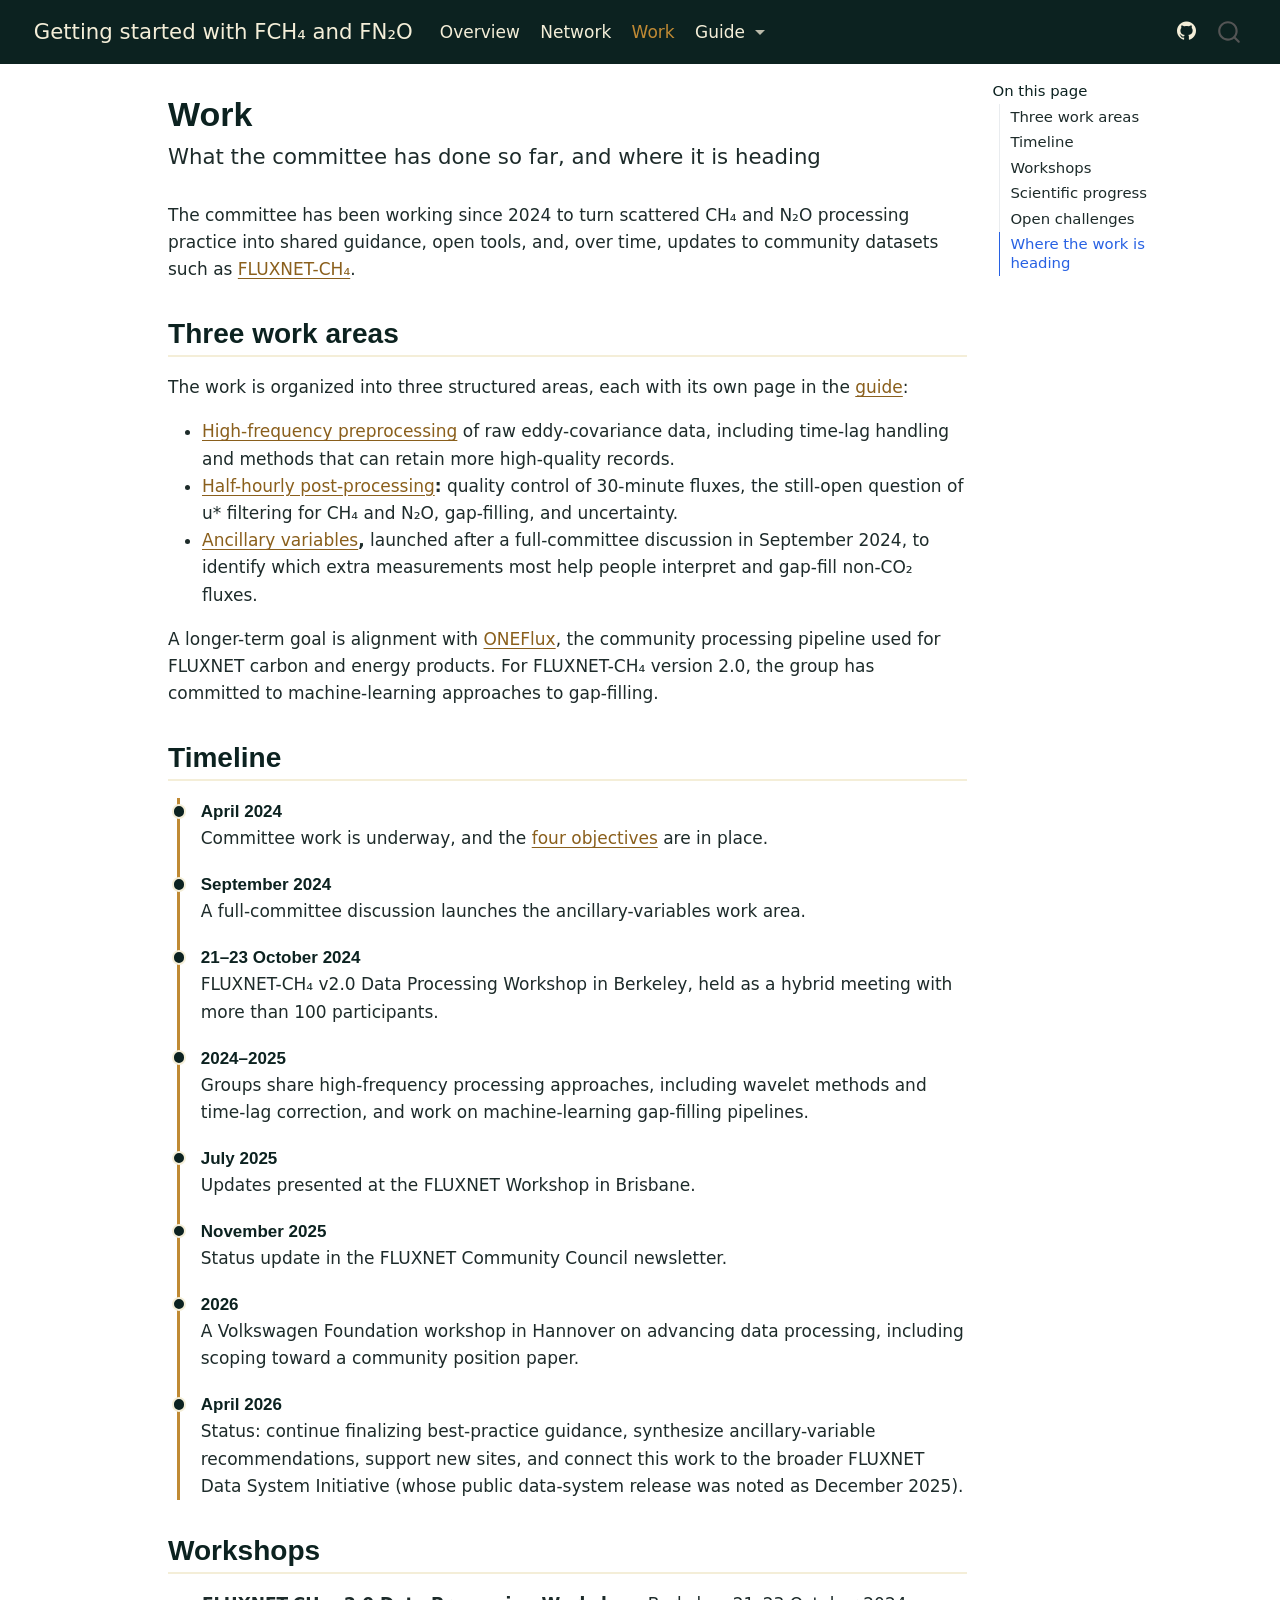
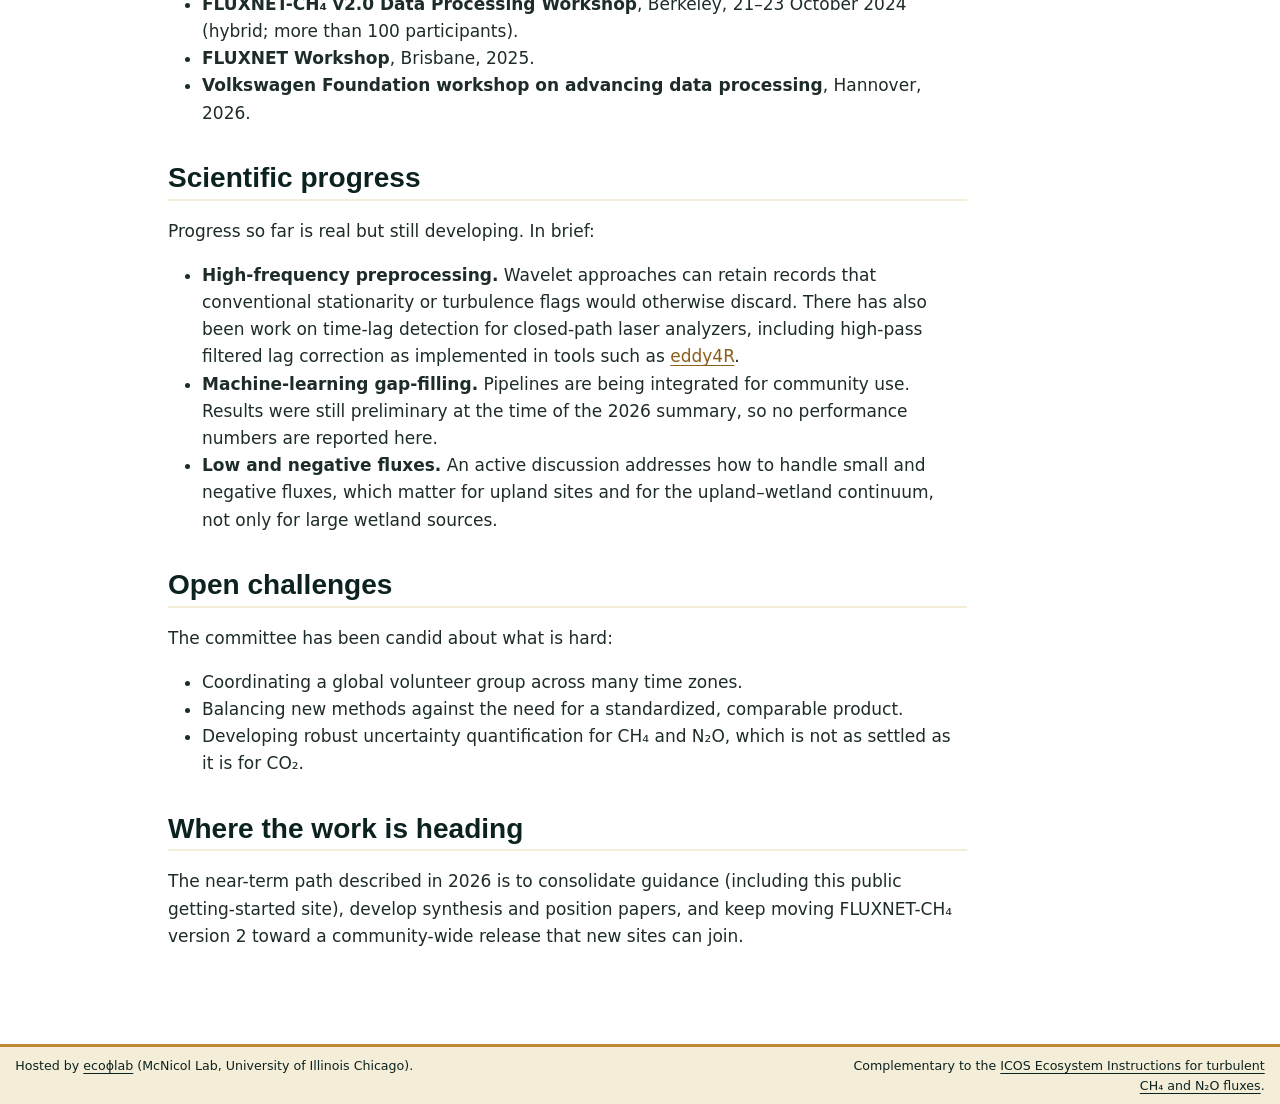
==== work.html @ 62d7a55d "Publish rendered site" ====
<!DOCTYPE html>
<html xmlns="http://www.w3.org/1999/xhtml" lang="en" xml:lang="en"><head>

<meta charset="utf-8">
<meta name="generator" content="quarto-1.8.25">

<meta name="viewport" content="width=device-width, initial-scale=1.0, user-scalable=yes">


<title>Work – Getting started with FCH₄ and FN₂O</title>
<style>
code{white-space: pre-wrap;}
span.smallcaps{font-variant: small-caps;}
div.columns{display: flex; gap: min(4vw, 1.5em);}
div.column{flex: auto; overflow-x: auto;}
div.hanging-indent{margin-left: 1.5em; text-indent: -1.5em;}
ul.task-list{list-style: none;}
ul.task-list li input[type="checkbox"] {
  width: 0.8em;
  margin: 0 0.8em 0.2em -1em; /* quarto-specific, see https://github.com/quarto-dev/quarto-cli/issues/4556 */ 
  vertical-align: middle;
}
</style>


<script src="site_libs/quarto-nav/quarto-nav.js"></script>
<script src="site_libs/quarto-nav/headroom.min.js"></script>
<script src="site_libs/clipboard/clipboard.min.js"></script>
<script src="site_libs/quarto-search/autocomplete.umd.js"></script>
<script src="site_libs/quarto-search/fuse.min.js"></script>
<script src="site_libs/quarto-search/quarto-search.js"></script>
<meta name="quarto:offset" content="./">
<script src="site_libs/quarto-html/quarto.js" type="module"></script>
<script src="site_libs/quarto-html/tabsets/tabsets.js" type="module"></script>
<script src="site_libs/quarto-html/axe/axe-check.js" type="module"></script>
<script src="site_libs/quarto-html/popper.min.js"></script>
<script src="site_libs/quarto-html/tippy.umd.min.js"></script>
<script src="site_libs/quarto-html/anchor.min.js"></script>
<link href="site_libs/quarto-html/tippy.css" rel="stylesheet">
<link href="site_libs/quarto-html/quarto-syntax-highlighting-7b89279ff1a6dce999919e0e67d4d9ec.css" rel="stylesheet" id="quarto-text-highlighting-styles">
<script src="site_libs/bootstrap/bootstrap.min.js"></script>
<link href="site_libs/bootstrap/bootstrap-icons.css" rel="stylesheet">
<link href="site_libs/bootstrap/bootstrap-6f5346b57d2c53b8e074c0757b8b391c.min.css" rel="stylesheet" append-hash="true" id="quarto-bootstrap" data-mode="light">
<script id="quarto-search-options" type="application/json">{
  "location": "navbar",
  "copy-button": false,
  "collapse-after": 3,
  "panel-placement": "end",
  "type": "overlay",
  "limit": 50,
  "keyboard-shortcut": [
    "f",
    "/",
    "s"
  ],
  "show-item-context": false,
  "language": {
    "search-no-results-text": "No results",
    "search-matching-documents-text": "matching documents",
    "search-copy-link-title": "Copy link to search",
    "search-hide-matches-text": "Hide additional matches",
    "search-more-match-text": "more match in this document",
    "search-more-matches-text": "more matches in this document",
    "search-clear-button-title": "Clear",
    "search-text-placeholder": "",
    "search-detached-cancel-button-title": "Cancel",
    "search-submit-button-title": "Submit",
    "search-label": "Search"
  }
}</script>
<style>html{ scroll-behavior: smooth; }</style>


<link rel="stylesheet" href="styles.css">
</head>

<body class="nav-fixed quarto-light">

<div id="quarto-search-results"></div>
  <header id="quarto-header" class="headroom fixed-top">
    <nav class="navbar navbar-expand-lg " data-bs-theme="dark">
      <div class="navbar-container container-fluid">
      <div class="navbar-brand-container mx-auto">
    <a href="./index.html" class="navbar-brand navbar-brand-logo">
    </a>
    <a class="navbar-brand" href="./index.html">
    <span class="navbar-title">Getting started with FCH₄ and FN₂O</span>
    </a>
  </div>
            <div id="quarto-search" class="" title="Search"></div>
          <button class="navbar-toggler" type="button" data-bs-toggle="collapse" data-bs-target="#navbarCollapse" aria-controls="navbarCollapse" role="menu" aria-expanded="false" aria-label="Toggle navigation" onclick="if (window.quartoToggleHeadroom) { window.quartoToggleHeadroom(); }">
  <span class="navbar-toggler-icon"></span>
</button>
          <div class="collapse navbar-collapse" id="navbarCollapse">
            <ul class="navbar-nav navbar-nav-scroll me-auto">
  <li class="nav-item">
    <a class="nav-link" href="./index.html"> 
<span class="menu-text">Overview</span></a>
  </li>  
  <li class="nav-item">
    <a class="nav-link" href="./network.html"> 
<span class="menu-text">Network</span></a>
  </li>  
  <li class="nav-item">
    <a class="nav-link active" href="./work.html" aria-current="page"> 
<span class="menu-text">Work</span></a>
  </li>  
  <li class="nav-item dropdown ">
    <a class="nav-link dropdown-toggle" href="#" id="nav-menu-guide" role="link" data-bs-toggle="dropdown" aria-expanded="false">
 <span class="menu-text">Guide</span>
    </a>
    <ul class="dropdown-menu" aria-labelledby="nav-menu-guide">    
        <li>
    <a class="dropdown-item" href="./guide/index.html">
 <span class="dropdown-text">Guide overview</span></a>
  </li>  
        <li>
    <a class="dropdown-item" href="./guide/high-frequency.html">
 <span class="dropdown-text">High-frequency data collection and processing</span></a>
  </li>  
        <li>
    <a class="dropdown-item" href="./guide/half-hourly.html">
 <span class="dropdown-text">Half-hourly processing (gap-filling and uncertainty)</span></a>
  </li>  
        <li>
    <a class="dropdown-item" href="./guide/ancillary.html">
 <span class="dropdown-text">Ancillary variables</span></a>
  </li>  
    </ul>
  </li>
</ul>
            <ul class="navbar-nav navbar-nav-scroll ms-auto">
  <li class="nav-item compact">
    <a class="nav-link" href="https://github.com/McNicol-Lab/fch4-fn2o-guide"> <i class="bi bi-github" role="img" aria-label="Source on GitHub">
</i> 
<span class="menu-text"></span></a>
  </li>  
</ul>
          </div> <!-- /navcollapse -->
            <div class="quarto-navbar-tools">
</div>
      </div> <!-- /container-fluid -->
    </nav>
</header>
<!-- content -->
<div id="quarto-content" class="quarto-container page-columns page-rows-contents page-layout-article page-navbar">
<!-- sidebar -->
<!-- margin-sidebar -->
    <div id="quarto-margin-sidebar" class="sidebar margin-sidebar">
        <nav id="TOC" role="doc-toc" class="toc-active">
    <h2 id="toc-title">On this page</h2>
   
  <ul>
  <li><a href="#three-work-areas" id="toc-three-work-areas" class="nav-link active" data-scroll-target="#three-work-areas">Three work areas</a></li>
  <li><a href="#timeline" id="toc-timeline" class="nav-link" data-scroll-target="#timeline">Timeline</a></li>
  <li><a href="#workshops" id="toc-workshops" class="nav-link" data-scroll-target="#workshops">Workshops</a></li>
  <li><a href="#scientific-progress" id="toc-scientific-progress" class="nav-link" data-scroll-target="#scientific-progress">Scientific progress</a></li>
  <li><a href="#open-challenges" id="toc-open-challenges" class="nav-link" data-scroll-target="#open-challenges">Open challenges</a></li>
  <li><a href="#where-the-work-is-heading" id="toc-where-the-work-is-heading" class="nav-link" data-scroll-target="#where-the-work-is-heading">Where the work is heading</a></li>
  </ul>
</nav>
    </div>
<!-- main -->
<main class="content" id="quarto-document-content">

<header id="title-block-header" class="quarto-title-block default">
<div class="quarto-title">
<h1 class="title">Work</h1>
<p class="subtitle lead">What the committee has done so far, and where it is heading</p>
</div>



<div class="quarto-title-meta">

    
  
    
  </div>
  


</header>


<p>The committee has been working since 2024 to turn scattered CH₄ and N₂O processing practice into shared guidance, open tools, and, over time, updates to community datasets such as <a href="https://fluxnet.org/data/fluxnet-ch4-community-product/">FLUXNET-CH₄</a>.</p>
<section id="three-work-areas" class="level2">
<h2 class="anchored" data-anchor-id="three-work-areas">Three work areas</h2>
<p>The work is organized into three structured areas, each with its own page in the <a href="./guide/index.html">guide</a>:</p>
<ul>
<li><strong><a href="./guide/high-frequency.html">High-frequency preprocessing</a></strong> of raw eddy-covariance data, including time-lag handling and methods that can retain more high-quality records.</li>
<li><strong><a href="./guide/half-hourly.html">Half-hourly post-processing</a>:</strong> quality control of 30-minute fluxes, the still-open question of u* filtering for CH₄ and N₂O, gap-filling, and uncertainty.</li>
<li><strong><a href="./guide/ancillary.html">Ancillary variables</a>,</strong> launched after a full-committee discussion in September 2024, to identify which extra measurements most help people interpret and gap-fill non-CO₂ fluxes.</li>
</ul>
<p>A longer-term goal is alignment with <a href="https://github.com/fluxnet/ONEFlux">ONEFlux</a>, the community processing pipeline used for FLUXNET carbon and energy products. For FLUXNET-CH₄ version 2.0, the group has committed to machine-learning approaches to gap-filling.</p>
</section>
<section id="timeline" class="level2">
<h2 class="anchored" data-anchor-id="timeline">Timeline</h2>
<div class="timeline">
<div class="tl-item">
<p><span class="tl-date">April 2024</span><br> Committee work is underway, and the <a href="./index.html#four-objectives">four objectives</a> are in place.</p>
</div>
<div class="tl-item">
<p><span class="tl-date">September 2024</span><br> A full-committee discussion launches the ancillary-variables work area.</p>
</div>
<div class="tl-item">
<p><span class="tl-date">21–23 October 2024</span><br> FLUXNET-CH₄ v2.0 Data Processing Workshop in Berkeley, held as a hybrid meeting with more than 100 participants.</p>
</div>
<div class="tl-item">
<p><span class="tl-date">2024–2025</span><br> Groups share high-frequency processing approaches, including wavelet methods and time-lag correction, and work on machine-learning gap-filling pipelines.</p>
</div>
<div class="tl-item">
<p><span class="tl-date">July 2025</span><br> Updates presented at the FLUXNET Workshop in Brisbane.</p>
</div>
<div class="tl-item">
<p><span class="tl-date">November 2025</span><br> Status update in the FLUXNET Community Council newsletter.</p>
</div>
<div class="tl-item">
<p><span class="tl-date">2026</span><br> A Volkswagen Foundation workshop in Hannover on advancing data processing, including scoping toward a community position paper.</p>
</div>
<div class="tl-item">
<p><span class="tl-date">April 2026</span><br> Status: continue finalizing best-practice guidance, synthesize ancillary-variable recommendations, support new sites, and connect this work to the broader FLUXNET Data System Initiative (whose public data-system release was noted as December 2025).</p>
</div>
</div>
</section>
<section id="workshops" class="level2">
<h2 class="anchored" data-anchor-id="workshops">Workshops</h2>
<ul>
<li><strong>FLUXNET-CH₄ v2.0 Data Processing Workshop</strong>, Berkeley, 21–23 October 2024 (hybrid; more than 100 participants).</li>
<li><strong>FLUXNET Workshop</strong>, Brisbane, 2025.</li>
<li><strong>Volkswagen Foundation workshop on advancing data processing</strong>, Hannover, 2026.</li>
</ul>
</section>
<section id="scientific-progress" class="level2">
<h2 class="anchored" data-anchor-id="scientific-progress">Scientific progress</h2>
<p>Progress so far is real but still developing. In brief:</p>
<ul>
<li><strong>High-frequency preprocessing.</strong> Wavelet approaches can retain records that conventional stationarity or turbulence flags would otherwise discard. There has also been work on time-lag detection for closed-path laser analyzers, including high-pass filtered lag correction as implemented in tools such as <a href="https://github.com/NEONScience/eddy4R">eddy4R</a>.</li>
<li><strong>Machine-learning gap-filling.</strong> Pipelines are being integrated for community use. Results were still preliminary at the time of the 2026 summary, so no performance numbers are reported here.</li>
<li><strong>Low and negative fluxes.</strong> An active discussion addresses how to handle small and negative fluxes, which matter for upland sites and for the upland–wetland continuum, not only for large wetland sources.</li>
</ul>
</section>
<section id="open-challenges" class="level2">
<h2 class="anchored" data-anchor-id="open-challenges">Open challenges</h2>
<p>The committee has been candid about what is hard:</p>
<ul>
<li>Coordinating a global volunteer group across many time zones.</li>
<li>Balancing new methods against the need for a standardized, comparable product.</li>
<li>Developing robust uncertainty quantification for CH₄ and N₂O, which is not as settled as it is for CO₂.</li>
</ul>
</section>
<section id="where-the-work-is-heading" class="level2">
<h2 class="anchored" data-anchor-id="where-the-work-is-heading">Where the work is heading</h2>
<p>The near-term path described in 2026 is to consolidate guidance (including this public getting-started site), develop synthesis and position papers, and keep moving FLUXNET-CH₄ version 2 toward a community-wide release that new sites can join.</p>


</section>

</main> <!-- /main -->
<script id="quarto-html-after-body" type="application/javascript">
  window.document.addEventListener("DOMContentLoaded", function (event) {
    const icon = "";
    const anchorJS = new window.AnchorJS();
    anchorJS.options = {
      placement: 'right',
      icon: icon
    };
    anchorJS.add('.anchored');
    const isCodeAnnotation = (el) => {
      for (const clz of el.classList) {
        if (clz.startsWith('code-annotation-')) {                     
          return true;
        }
      }
      return false;
    }
    const onCopySuccess = function(e) {
      // button target
      const button = e.trigger;
      // don't keep focus
      button.blur();
      // flash "checked"
      button.classList.add('code-copy-button-checked');
      var currentTitle = button.getAttribute("title");
      button.setAttribute("title", "Copied!");
      let tooltip;
      if (window.bootstrap) {
        button.setAttribute("data-bs-toggle", "tooltip");
        button.setAttribute("data-bs-placement", "left");
        button.setAttribute("data-bs-title", "Copied!");
        tooltip = new bootstrap.Tooltip(button, 
          { trigger: "manual", 
            customClass: "code-copy-button-tooltip",
            offset: [0, -8]});
        tooltip.show();    
      }
      setTimeout(function() {
        if (tooltip) {
          tooltip.hide();
          button.removeAttribute("data-bs-title");
          button.removeAttribute("data-bs-toggle");
          button.removeAttribute("data-bs-placement");
        }
        button.setAttribute("title", currentTitle);
        button.classList.remove('code-copy-button-checked');
      }, 1000);
      // clear code selection
      e.clearSelection();
    }
    const getTextToCopy = function(trigger) {
      const outerScaffold = trigger.parentElement.cloneNode(true);
      const codeEl = outerScaffold.querySelector('code');
      for (const childEl of codeEl.children) {
        if (isCodeAnnotation(childEl)) {
          childEl.remove();
        }
      }
      return codeEl.innerText;
    }
    const clipboard = new window.ClipboardJS('.code-copy-button:not([data-in-quarto-modal])', {
      text: getTextToCopy
    });
    clipboard.on('success', onCopySuccess);
    if (window.document.getElementById('quarto-embedded-source-code-modal')) {
      const clipboardModal = new window.ClipboardJS('.code-copy-button[data-in-quarto-modal]', {
        text: getTextToCopy,
        container: window.document.getElementById('quarto-embedded-source-code-modal')
      });
      clipboardModal.on('success', onCopySuccess);
    }
      var localhostRegex = new RegExp(/^(?:http|https):\/\/localhost\:?[0-9]*\//);
      var mailtoRegex = new RegExp(/^mailto:/);
        var filterRegex = new RegExp("https:\/\/mcnicol-lab\.github\.io\/fch4-fn2o-guide\/");
      var isInternal = (href) => {
          return filterRegex.test(href) || localhostRegex.test(href) || mailtoRegex.test(href);
      }
      // Inspect non-navigation links and adorn them if external
     var links = window.document.querySelectorAll('a[href]:not(.nav-link):not(.navbar-brand):not(.toc-action):not(.sidebar-link):not(.sidebar-item-toggle):not(.pagination-link):not(.no-external):not([aria-hidden]):not(.dropdown-item):not(.quarto-navigation-tool):not(.about-link)');
      for (var i=0; i<links.length; i++) {
        const link = links[i];
        if (!isInternal(link.href)) {
          // undo the damage that might have been done by quarto-nav.js in the case of
          // links that we want to consider external
          if (link.dataset.originalHref !== undefined) {
            link.href = link.dataset.originalHref;
          }
            // target, if specified
            link.setAttribute("target", "_blank");
            if (link.getAttribute("rel") === null) {
              link.setAttribute("rel", "noopener");
            }
        }
      }
    function tippyHover(el, contentFn, onTriggerFn, onUntriggerFn) {
      const config = {
        allowHTML: true,
        maxWidth: 500,
        delay: 100,
        arrow: false,
        appendTo: function(el) {
            return el.parentElement;
        },
        interactive: true,
        interactiveBorder: 10,
        theme: 'quarto',
        placement: 'bottom-start',
      };
      if (contentFn) {
        config.content = contentFn;
      }
      if (onTriggerFn) {
        config.onTrigger = onTriggerFn;
      }
      if (onUntriggerFn) {
        config.onUntrigger = onUntriggerFn;
      }
      window.tippy(el, config); 
    }
    const noterefs = window.document.querySelectorAll('a[role="doc-noteref"]');
    for (var i=0; i<noterefs.length; i++) {
      const ref = noterefs[i];
      tippyHover(ref, function() {
        // use id or data attribute instead here
        let href = ref.getAttribute('data-footnote-href') || ref.getAttribute('href');
        try { href = new URL(href).hash; } catch {}
        const id = href.replace(/^#\/?/, "");
        const note = window.document.getElementById(id);
        if (note) {
          return note.innerHTML;
        } else {
          return "";
        }
      });
    }
    const xrefs = window.document.querySelectorAll('a.quarto-xref');
    const processXRef = (id, note) => {
      // Strip column container classes
      const stripColumnClz = (el) => {
        el.classList.remove("page-full", "page-columns");
        if (el.children) {
          for (const child of el.children) {
            stripColumnClz(child);
          }
        }
      }
      stripColumnClz(note)
      if (id === null || id.startsWith('sec-')) {
        // Special case sections, only their first couple elements
        const container = document.createElement("div");
        if (note.children && note.children.length > 2) {
          container.appendChild(note.children[0].cloneNode(true));
          for (let i = 1; i < note.children.length; i++) {
            const child = note.children[i];
            if (child.tagName === "P" && child.innerText === "") {
              continue;
            } else {
              container.appendChild(child.cloneNode(true));
              break;
            }
          }
          if (window.Quarto?.typesetMath) {
            window.Quarto.typesetMath(container);
          }
          return container.innerHTML
        } else {
          if (window.Quarto?.typesetMath) {
            window.Quarto.typesetMath(note);
          }
          return note.innerHTML;
        }
      } else {
        // Remove any anchor links if they are present
        const anchorLink = note.querySelector('a.anchorjs-link');
        if (anchorLink) {
          anchorLink.remove();
        }
        if (window.Quarto?.typesetMath) {
          window.Quarto.typesetMath(note);
        }
        if (note.classList.contains("callout")) {
          return note.outerHTML;
        } else {
          return note.innerHTML;
        }
      }
    }
    for (var i=0; i<xrefs.length; i++) {
      const xref = xrefs[i];
      tippyHover(xref, undefined, function(instance) {
        instance.disable();
        let url = xref.getAttribute('href');
        let hash = undefined; 
        if (url.startsWith('#')) {
          hash = url;
        } else {
          try { hash = new URL(url).hash; } catch {}
        }
        if (hash) {
          const id = hash.replace(/^#\/?/, "");
          const note = window.document.getElementById(id);
          if (note !== null) {
            try {
              const html = processXRef(id, note.cloneNode(true));
              instance.setContent(html);
            } finally {
              instance.enable();
              instance.show();
            }
          } else {
            // See if we can fetch this
            fetch(url.split('#')[0])
            .then(res => res.text())
            .then(html => {
              const parser = new DOMParser();
              const htmlDoc = parser.parseFromString(html, "text/html");
              const note = htmlDoc.getElementById(id);
              if (note !== null) {
                const html = processXRef(id, note);
                instance.setContent(html);
              } 
            }).finally(() => {
              instance.enable();
              instance.show();
            });
          }
        } else {
          // See if we can fetch a full url (with no hash to target)
          // This is a special case and we should probably do some content thinning / targeting
          fetch(url)
          .then(res => res.text())
          .then(html => {
            const parser = new DOMParser();
            const htmlDoc = parser.parseFromString(html, "text/html");
            const note = htmlDoc.querySelector('main.content');
            if (note !== null) {
              // This should only happen for chapter cross references
              // (since there is no id in the URL)
              // remove the first header
              if (note.children.length > 0 && note.children[0].tagName === "HEADER") {
                note.children[0].remove();
              }
              const html = processXRef(null, note);
              instance.setContent(html);
            } 
          }).finally(() => {
            instance.enable();
            instance.show();
          });
        }
      }, function(instance) {
      });
    }
        let selectedAnnoteEl;
        const selectorForAnnotation = ( cell, annotation) => {
          let cellAttr = 'data-code-cell="' + cell + '"';
          let lineAttr = 'data-code-annotation="' +  annotation + '"';
          const selector = 'span[' + cellAttr + '][' + lineAttr + ']';
          return selector;
        }
        const selectCodeLines = (annoteEl) => {
          const doc = window.document;
          const targetCell = annoteEl.getAttribute("data-target-cell");
          const targetAnnotation = annoteEl.getAttribute("data-target-annotation");
          const annoteSpan = window.document.querySelector(selectorForAnnotation(targetCell, targetAnnotation));
          const lines = annoteSpan.getAttribute("data-code-lines").split(",");
          const lineIds = lines.map((line) => {
            return targetCell + "-" + line;
          })
          let top = null;
          let height = null;
          let parent = null;
          if (lineIds.length > 0) {
              //compute the position of the single el (top and bottom and make a div)
              const el = window.document.getElementById(lineIds[0]);
              top = el.offsetTop;
              height = el.offsetHeight;
              parent = el.parentElement.parentElement;
            if (lineIds.length > 1) {
              const lastEl = window.document.getElementById(lineIds[lineIds.length - 1]);
              const bottom = lastEl.offsetTop + lastEl.offsetHeight;
              height = bottom - top;
            }
            if (top !== null && height !== null && parent !== null) {
              // cook up a div (if necessary) and position it 
              let div = window.document.getElementById("code-annotation-line-highlight");
              if (div === null) {
                div = window.document.createElement("div");
                div.setAttribute("id", "code-annotation-line-highlight");
                div.style.position = 'absolute';
                parent.appendChild(div);
              }
              div.style.top = top - 2 + "px";
              div.style.height = height + 4 + "px";
              div.style.left = 0;
              let gutterDiv = window.document.getElementById("code-annotation-line-highlight-gutter");
              if (gutterDiv === null) {
                gutterDiv = window.document.createElement("div");
                gutterDiv.setAttribute("id", "code-annotation-line-highlight-gutter");
                gutterDiv.style.position = 'absolute';
                const codeCell = window.document.getElementById(targetCell);
                const gutter = codeCell.querySelector('.code-annotation-gutter');
                gutter.appendChild(gutterDiv);
              }
              gutterDiv.style.top = top - 2 + "px";
              gutterDiv.style.height = height + 4 + "px";
            }
            selectedAnnoteEl = annoteEl;
          }
        };
        const unselectCodeLines = () => {
          const elementsIds = ["code-annotation-line-highlight", "code-annotation-line-highlight-gutter"];
          elementsIds.forEach((elId) => {
            const div = window.document.getElementById(elId);
            if (div) {
              div.remove();
            }
          });
          selectedAnnoteEl = undefined;
        };
          // Handle positioning of the toggle
      window.addEventListener(
        "resize",
        throttle(() => {
          elRect = undefined;
          if (selectedAnnoteEl) {
            selectCodeLines(selectedAnnoteEl);
          }
        }, 10)
      );
      function throttle(fn, ms) {
      let throttle = false;
      let timer;
        return (...args) => {
          if(!throttle) { // first call gets through
              fn.apply(this, args);
              throttle = true;
          } else { // all the others get throttled
              if(timer) clearTimeout(timer); // cancel #2
              timer = setTimeout(() => {
                fn.apply(this, args);
                timer = throttle = false;
              }, ms);
          }
        };
      }
        // Attach click handler to the DT
        const annoteDls = window.document.querySelectorAll('dt[data-target-cell]');
        for (const annoteDlNode of annoteDls) {
          annoteDlNode.addEventListener('click', (event) => {
            const clickedEl = event.target;
            if (clickedEl !== selectedAnnoteEl) {
              unselectCodeLines();
              const activeEl = window.document.querySelector('dt[data-target-cell].code-annotation-active');
              if (activeEl) {
                activeEl.classList.remove('code-annotation-active');
              }
              selectCodeLines(clickedEl);
              clickedEl.classList.add('code-annotation-active');
            } else {
              // Unselect the line
              unselectCodeLines();
              clickedEl.classList.remove('code-annotation-active');
            }
          });
        }
    const findCites = (el) => {
      const parentEl = el.parentElement;
      if (parentEl) {
        const cites = parentEl.dataset.cites;
        if (cites) {
          return {
            el,
            cites: cites.split(' ')
          };
        } else {
          return findCites(el.parentElement)
        }
      } else {
        return undefined;
      }
    };
    var bibliorefs = window.document.querySelectorAll('a[role="doc-biblioref"]');
    for (var i=0; i<bibliorefs.length; i++) {
      const ref = bibliorefs[i];
      const citeInfo = findCites(ref);
      if (citeInfo) {
        tippyHover(citeInfo.el, function() {
          var popup = window.document.createElement('div');
          citeInfo.cites.forEach(function(cite) {
            var citeDiv = window.document.createElement('div');
            citeDiv.classList.add('hanging-indent');
            citeDiv.classList.add('csl-entry');
            var biblioDiv = window.document.getElementById('ref-' + cite);
            if (biblioDiv) {
              citeDiv.innerHTML = biblioDiv.innerHTML;
            }
            popup.appendChild(citeDiv);
          });
          return popup.innerHTML;
        });
      }
    }
  });
  </script>
</div> <!-- /content -->
<footer class="footer">
  <div class="nav-footer">
    <div class="nav-footer-left">
<p>Hosted by <a href="https://mcnicol-lab.github.io/ecophilab/">ecoϕlab</a> (McNicol Lab, University of Illinois Chicago).</p>
</div>   
    <div class="nav-footer-center">
      &nbsp;
    </div>
    <div class="nav-footer-right">
<p>Complementary to the <a href="https://www.europe-fluxdata.eu/icos/documents/instructions/eddych4n2o">ICOS Ecosystem Instructions for turbulent CH₄ and N₂O fluxes</a>.</p>
</div>
  </div>
</footer>




<script src="site_libs/quarto-html/zenscroll-min.js"></script>
</body></html>
---- site_libs/quarto-html/tippy.css ----
.tippy-box[data-animation=fade][data-state=hidden]{opacity:0}[data-tippy-root]{max-width:calc(100vw - 10px)}.tippy-box{position:relative;background-color:#333;color:#fff;border-radius:4px;font-size:14px;line-height:1.4;white-space:normal;outline:0;transition-property:transform,visibility,opacity}.tippy-box[data-placement^=top]>.tippy-arrow{bottom:0}.tippy-box[data-placement^=top]>.tippy-arrow:before{bottom:-7px;left:0;border-width:8px 8px 0;border-top-color:initial;transform-origin:center top}.tippy-box[data-placement^=bottom]>.tippy-arrow{top:0}.tippy-box[data-placement^=bottom]>.tippy-arrow:before{top:-7px;left:0;border-width:0 8px 8px;border-bottom-color:initial;transform-origin:center bottom}.tippy-box[data-placement^=left]>.tippy-arrow{right:0}.tippy-box[data-placement^=left]>.tippy-arrow:before{border-width:8px 0 8px 8px;border-left-color:initial;right:-7px;transform-origin:center left}.tippy-box[data-placement^=right]>.tippy-arrow{left:0}.tippy-box[data-placement^=right]>.tippy-arrow:before{left:-7px;border-width:8px 8px 8px 0;border-right-color:initial;transform-origin:center right}.tippy-box[data-inertia][data-state=visible]{transition-timing-function:cubic-bezier(.54,1.5,.38,1.11)}.tippy-arrow{width:16px;height:16px;color:#333}.tippy-arrow:before{content:"";position:absolute;border-color:transparent;border-style:solid}.tippy-content{position:relative;padding:5px 9px;z-index:1}
---- site_libs/quarto-html/quarto-syntax-highlighting-7b89279ff1a6dce999919e0e67d4d9ec.css ----
/* quarto syntax highlight colors */
:root {
  --quarto-hl-ot-color: #003B4F;
  --quarto-hl-at-color: #657422;
  --quarto-hl-ss-color: #20794D;
  --quarto-hl-an-color: #5E5E5E;
  --quarto-hl-fu-color: #4758AB;
  --quarto-hl-st-color: #20794D;
  --quarto-hl-cf-color: #003B4F;
  --quarto-hl-op-color: #5E5E5E;
  --quarto-hl-er-color: #AD0000;
  --quarto-hl-bn-color: #AD0000;
  --quarto-hl-al-color: #AD0000;
  --quarto-hl-va-color: #111111;
  --quarto-hl-bu-color: inherit;
  --quarto-hl-ex-color: inherit;
  --quarto-hl-pp-color: #AD0000;
  --quarto-hl-in-color: #5E5E5E;
  --quarto-hl-vs-color: #20794D;
  --quarto-hl-wa-color: #5E5E5E;
  --quarto-hl-do-color: #5E5E5E;
  --quarto-hl-im-color: #00769E;
  --quarto-hl-ch-color: #20794D;
  --quarto-hl-dt-color: #AD0000;
  --quarto-hl-fl-color: #AD0000;
  --quarto-hl-co-color: #5E5E5E;
  --quarto-hl-cv-color: #5E5E5E;
  --quarto-hl-cn-color: #8f5902;
  --quarto-hl-sc-color: #5E5E5E;
  --quarto-hl-dv-color: #AD0000;
  --quarto-hl-kw-color: #003B4F;
}

/* other quarto variables */
:root {
  --quarto-font-monospace: SFMono-Regular, Menlo, Monaco, Consolas, "Liberation Mono", "Courier New", monospace;
}

/* syntax highlight based on Pandoc's rules */
pre > code.sourceCode > span {
  color: #003B4F;
}

code.sourceCode > span {
  color: #003B4F;
}

div.sourceCode,
div.sourceCode pre.sourceCode {
  color: #003B4F;
}

/* Normal */
code span {
  color: #003B4F;
}

/* Alert */
code span.al {
  color: #AD0000;
  font-style: inherit;
}

/* Annotation */
code span.an {
  color: #5E5E5E;
  font-style: inherit;
}

/* Attribute */
code span.at {
  color: #657422;
  font-style: inherit;
}

/* BaseN */
code span.bn {
  color: #AD0000;
  font-style: inherit;
}

/* BuiltIn */
code span.bu {
  font-style: inherit;
}

/* ControlFlow */
code span.cf {
  color: #003B4F;
  font-weight: bold;
  font-style: inherit;
}

/* Char */
code span.ch {
  color: #20794D;
  font-style: inherit;
}

/* Constant */
code span.cn {
  color: #8f5902;
  font-style: inherit;
}

/* Comment */
code span.co {
  color: #5E5E5E;
  font-style: inherit;
}

/* CommentVar */
code span.cv {
  color: #5E5E5E;
  font-style: italic;
}

/* Documentation */
code span.do {
  color: #5E5E5E;
  font-style: italic;
}

/* DataType */
code span.dt {
  color: #AD0000;
  font-style: inherit;
}

/* DecVal */
code span.dv {
  color: #AD0000;
  font-style: inherit;
}

/* Error */
code span.er {
  color: #AD0000;
  font-style: inherit;
}

/* Extension */
code span.ex {
  font-style: inherit;
}

/* Float */
code span.fl {
  color: #AD0000;
  font-style: inherit;
}

/* Function */
code span.fu {
  color: #4758AB;
  font-style: inherit;
}

/* Import */
code span.im {
  color: #00769E;
  font-style: inherit;
}

/* Information */
code span.in {
  color: #5E5E5E;
  font-style: inherit;
}

/* Keyword */
code span.kw {
  color: #003B4F;
  font-weight: bold;
  font-style: inherit;
}

/* Operator */
code span.op {
  color: #5E5E5E;
  font-style: inherit;
}

/* Other */
code span.ot {
  color: #003B4F;
  font-style: inherit;
}

/* Preprocessor */
code span.pp {
  color: #AD0000;
  font-style: inherit;
}

/* SpecialChar */
code span.sc {
  color: #5E5E5E;
  font-style: inherit;
}

/* SpecialString */
code span.ss {
  color: #20794D;
  font-style: inherit;
}

/* String */
code span.st {
  color: #20794D;
  font-style: inherit;
}

/* Variable */
code span.va {
  color: #111111;
  font-style: inherit;
}

/* VerbatimString */
code span.vs {
  color: #20794D;
  font-style: inherit;
}

/* Warning */
code span.wa {
  color: #5E5E5E;
  font-style: italic;
}

.prevent-inlining {
  content: "</";
}

/*# sourceMappingURL=3944bc705cfaf4c80e56f77c5205168a.css.map */
---- styles.css ----
/* Brand palette shared with the ecoϕlab site */
:root {
  --brand-dark: #0c2220;   /* deep green */
  --brand-gold: #c08a34;   /* golden ochre */
  --brand-cream: #f4eed8;  /* soft cream */
  --bs-primary: #0c2220;
  --bs-secondary: #c08a34;
  --bs-link-color: #8a5f1c;
  --bs-link-hover-color: #0c2220;
}

body {
  font-family: "Calibri", "Segoe UI", system-ui, -apple-system, sans-serif;
  color: #1d2b2a;
  line-height: 1.6;
}

h1, h2, h3, h4, h5, h6, .title {
  font-family: "Trebuchet MS", "Segoe UI", sans-serif;
  color: var(--brand-dark);
}

h2 {
  border-bottom: 2px solid var(--brand-cream);
  padding-bottom: 0.25rem;
  margin-top: 2rem;
}

a { color: #8a5f1c; }
a:hover { color: var(--brand-dark); }

/* Navbar */
.navbar {
  background-color: var(--brand-dark) !important;
}
.navbar .navbar-brand,
.navbar .nav-link,
.navbar .navbar-title,
.navbar .navbar-text,
.navbar .bi {
  color: var(--brand-cream) !important;
}
.navbar .nav-link:hover,
.navbar .nav-link.active {
  color: var(--brand-gold) !important;
}
.navbar .dropdown-menu {
  border-top: 3px solid var(--brand-gold);
}
.navbar .dropdown-item.active,
.navbar .dropdown-item:active {
  background-color: var(--brand-dark);
  color: var(--brand-cream);
}

/* Footer */
.nav-footer {
  background-color: var(--brand-cream);
  color: var(--brand-dark);
  border-top: 3px solid var(--brand-gold);
  font-size: 0.9rem;
}
.nav-footer a { color: var(--brand-dark); text-decoration: underline; }

/* Hero banner on the home page */
.hero {
  background: linear-gradient(135deg, var(--brand-dark) 0%, #1b3b37 100%);
  color: var(--brand-cream);
  border-radius: 0.5rem;
  padding: 1.75rem 1.75rem 1.25rem;
  margin: 0 0 1.75rem;
  border-left: 6px solid var(--brand-gold);
}
.hero p { font-size: 1.1rem; margin-bottom: 0.6rem; }
.hero a { color: var(--brand-gold); }

/* "Start with ICOS" callout */
.icos-box {
  background-color: var(--brand-cream);
  border-left: 5px solid var(--brand-gold);
  border-radius: 0 0.4rem 0.4rem 0;
  padding: 1rem 1.25rem;
  margin: 1.25rem 0 1.75rem;
}
.icos-box p:last-child, .icos-box ul:last-child { margin-bottom: 0; }

/* Card grid for guide areas */
.card-grid {
  display: grid;
  grid-template-columns: repeat(auto-fit, minmax(14rem, 1fr));
  gap: 1rem;
  margin: 1rem 0 1.5rem;
}
.area-card {
  background: #fff;
  border: 1px solid #e3dcc2;
  border-top: 4px solid var(--brand-gold);
  border-radius: 0.4rem;
  padding: 1rem 1.1rem;
}
.area-card h4 { margin-top: 0; font-size: 1.1rem; }
.area-card p { margin-bottom: 0.4rem; font-size: 0.95rem; }

/* Open-question callout */
.open-q {
  background-color: rgba(192, 138, 52, 0.10);
  border: 1px dashed var(--brand-gold);
  border-radius: 0.4rem;
  padding: 0.9rem 1.15rem;
  margin: 1.25rem 0;
}
.open-q strong:first-child { color: #7a521a; }

/* Checklists rendered from task lists */
ul.task-list li, .task-list li { margin-bottom: 0.3rem; }

/* Timeline */
.timeline {
  border-left: 3px solid var(--brand-gold);
  margin: 1rem 0 1.5rem 0.5rem;
  padding-left: 1.25rem;
}
.timeline .tl-item { position: relative; margin-bottom: 1.1rem; }
.timeline .tl-item::before {
  content: "";
  position: absolute;
  left: -1.72rem;
  top: 0.35rem;
  width: 0.85rem;
  height: 0.85rem;
  border-radius: 50%;
  background: var(--brand-dark);
  border: 2px solid var(--brand-cream);
}
.timeline .tl-date {
  font-weight: 700;
  color: var(--brand-dark);
  font-family: "Trebuchet MS", sans-serif;
}

/* Stats on the Network page */
.stat-grid {
  display: grid;
  grid-template-columns: repeat(auto-fit, minmax(7.5rem, 1fr));
  gap: 0.75rem;
  margin: 1rem 0;
}
.stat {
  background: var(--brand-cream);
  border-radius: 0.4rem;
  padding: 0.8rem 1rem;
  text-align: center;
}
.stat .num {
  display: block;
  font-size: 1.8rem;
  font-weight: 700;
  color: var(--brand-dark);
  font-family: "Trebuchet MS", sans-serif;
}
.stat .lbl { font-size: 0.9rem; }

/* Opt-in form */
.optin-form {
  background: #fff;
  border: 1px solid #e3dcc2;
  border-top: 4px solid var(--brand-dark);
  border-radius: 0.4rem;
  padding: 1.25rem;
  max-width: 36rem;
  margin: 1rem 0 1.5rem;
}
.optin-form label { font-weight: 600; }
.optin-form .btn-primary {
  background-color: var(--brand-dark);
  border-color: var(--brand-dark);
}
.optin-form .btn-primary:hover { background-color: #1b3b37; }
.optin-form .btn-gold {
  background-color: var(--brand-gold);
  border-color: var(--brand-gold);
  color: #fff;
}
#optin-message { margin-top: 1rem; }
#optin-message:empty { display: none; }
.optin-msg { border-radius: 0.35rem; padding: 0.8rem 1rem; }
.optin-msg.ok   { background: #e6f0ea; border-left: 4px solid #2f6b4f; }
.optin-msg.info { background: var(--brand-cream); border-left: 4px solid var(--brand-gold); }
.optin-msg.no   { background: #f5f1ea; border-left: 4px solid #8a7d66; }
.name-list { columns: 2; }
.small-note { font-size: 0.9rem; color: #4a5856; }
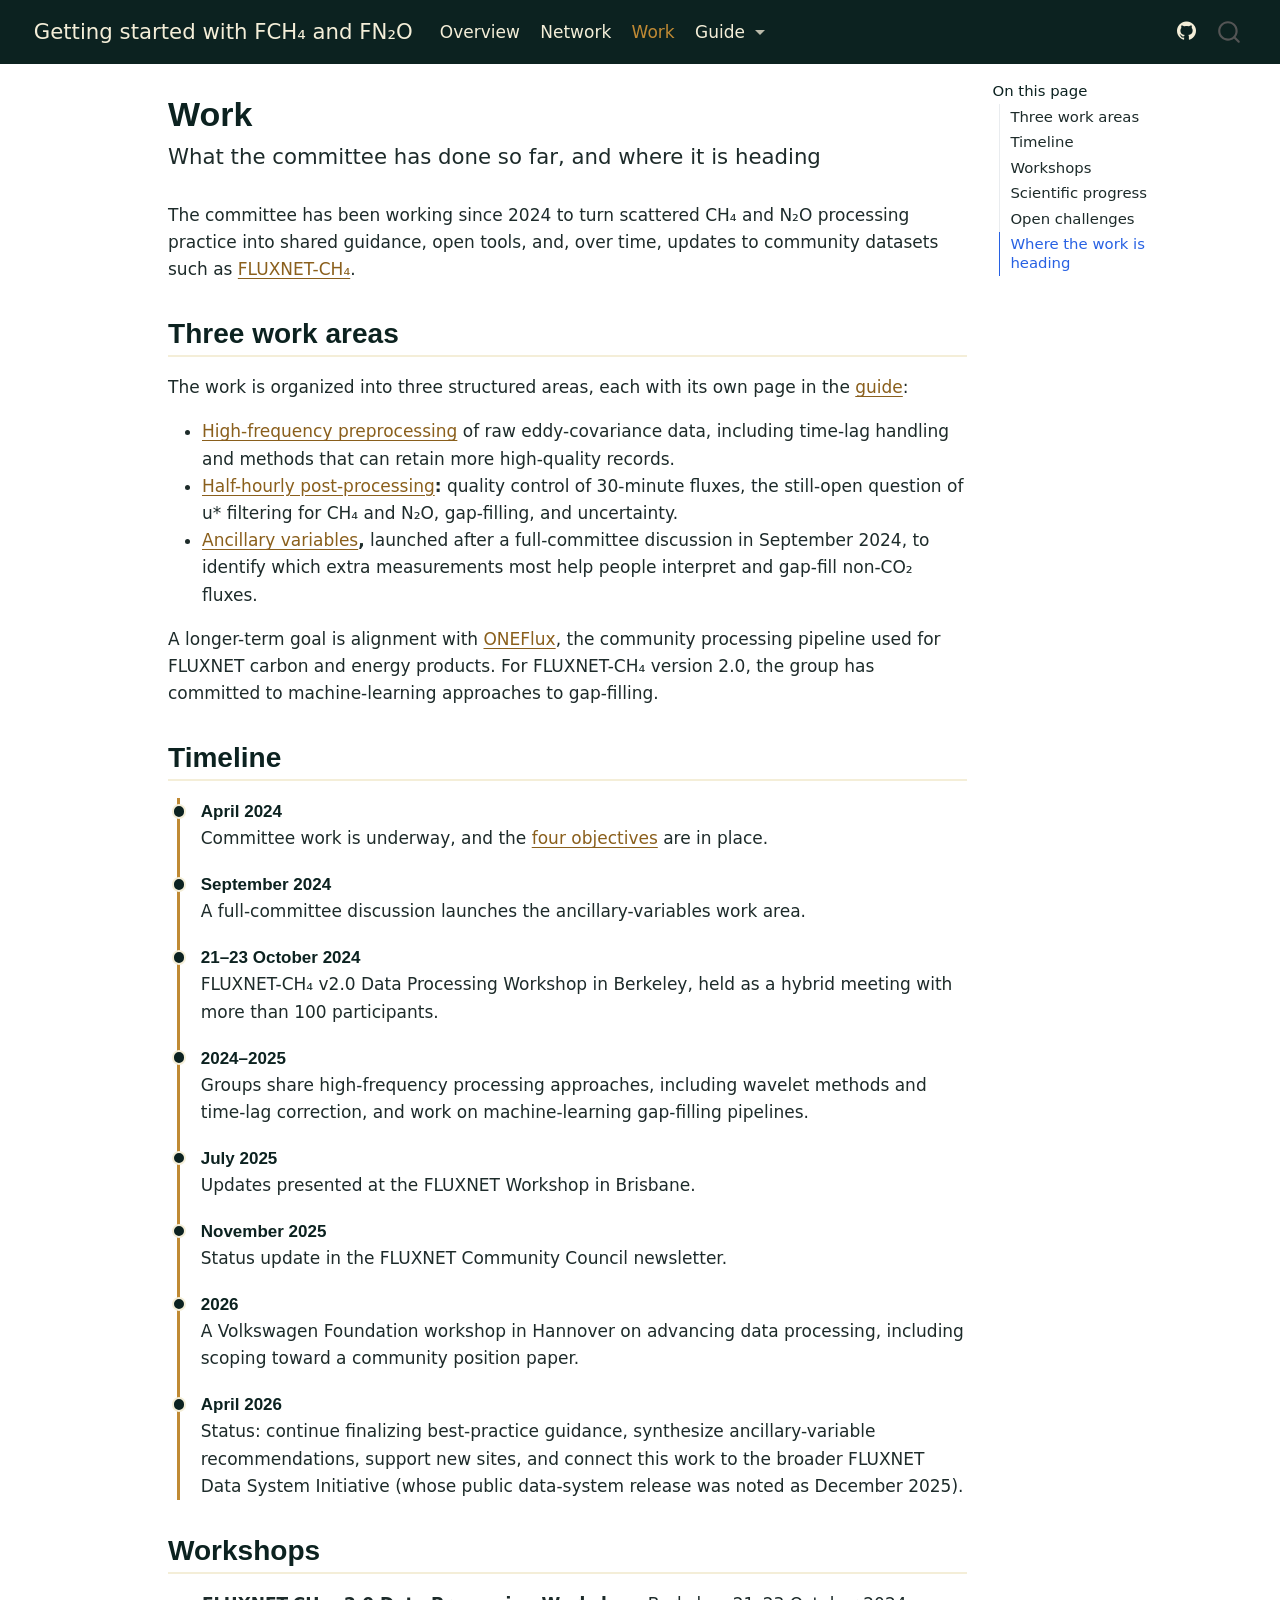
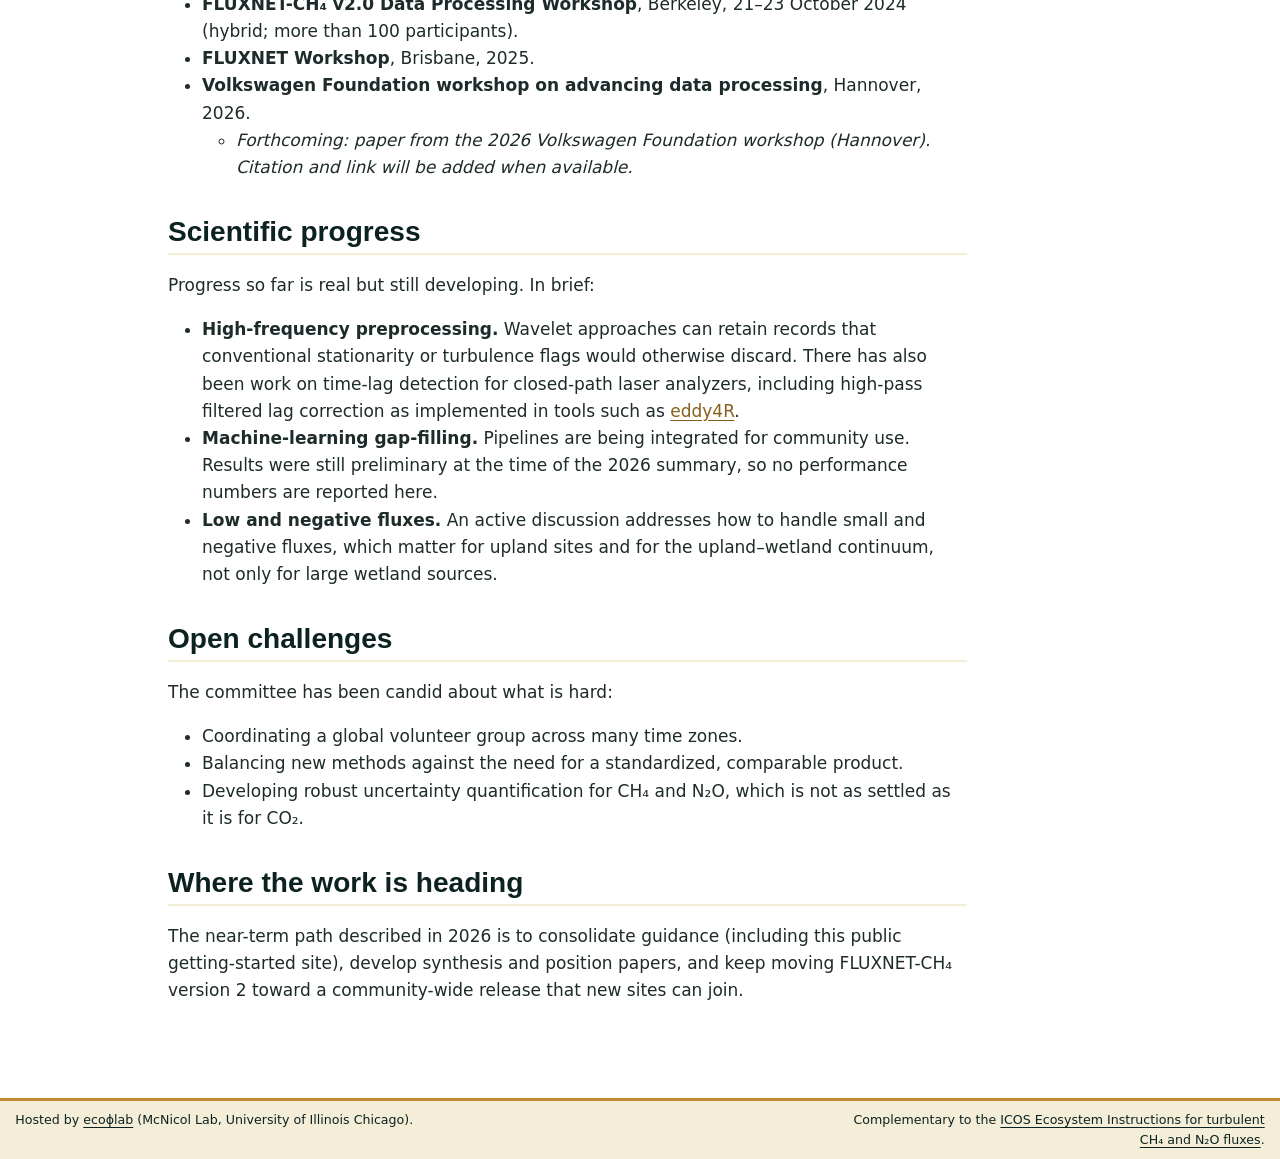
==== commit 9143ad41: "Publish site: add Thomas 2011, Dengel 2013, VW workshop placeholder" ====
--- a/work.html
+++ b/work.html
@@ -228,7 +228,10 @@
 <ul>
 <li><strong>FLUXNET-CH₄ v2.0 Data Processing Workshop</strong>, Berkeley, 21–23 October 2024 (hybrid; more than 100 participants).</li>
 <li><strong>FLUXNET Workshop</strong>, Brisbane, 2025.</li>
-<li><strong>Volkswagen Foundation workshop on advancing data processing</strong>, Hannover, 2026.</li>
+<li><strong>Volkswagen Foundation workshop on advancing data processing</strong>, Hannover, 2026.
+<ul>
+<li><em>Forthcoming: paper from the 2026 Volkswagen Foundation workshop (Hannover). Citation and link will be added when available.</em></li>
+</ul></li>
 </ul>
 </section>
 <section id="scientific-progress" class="level2">
